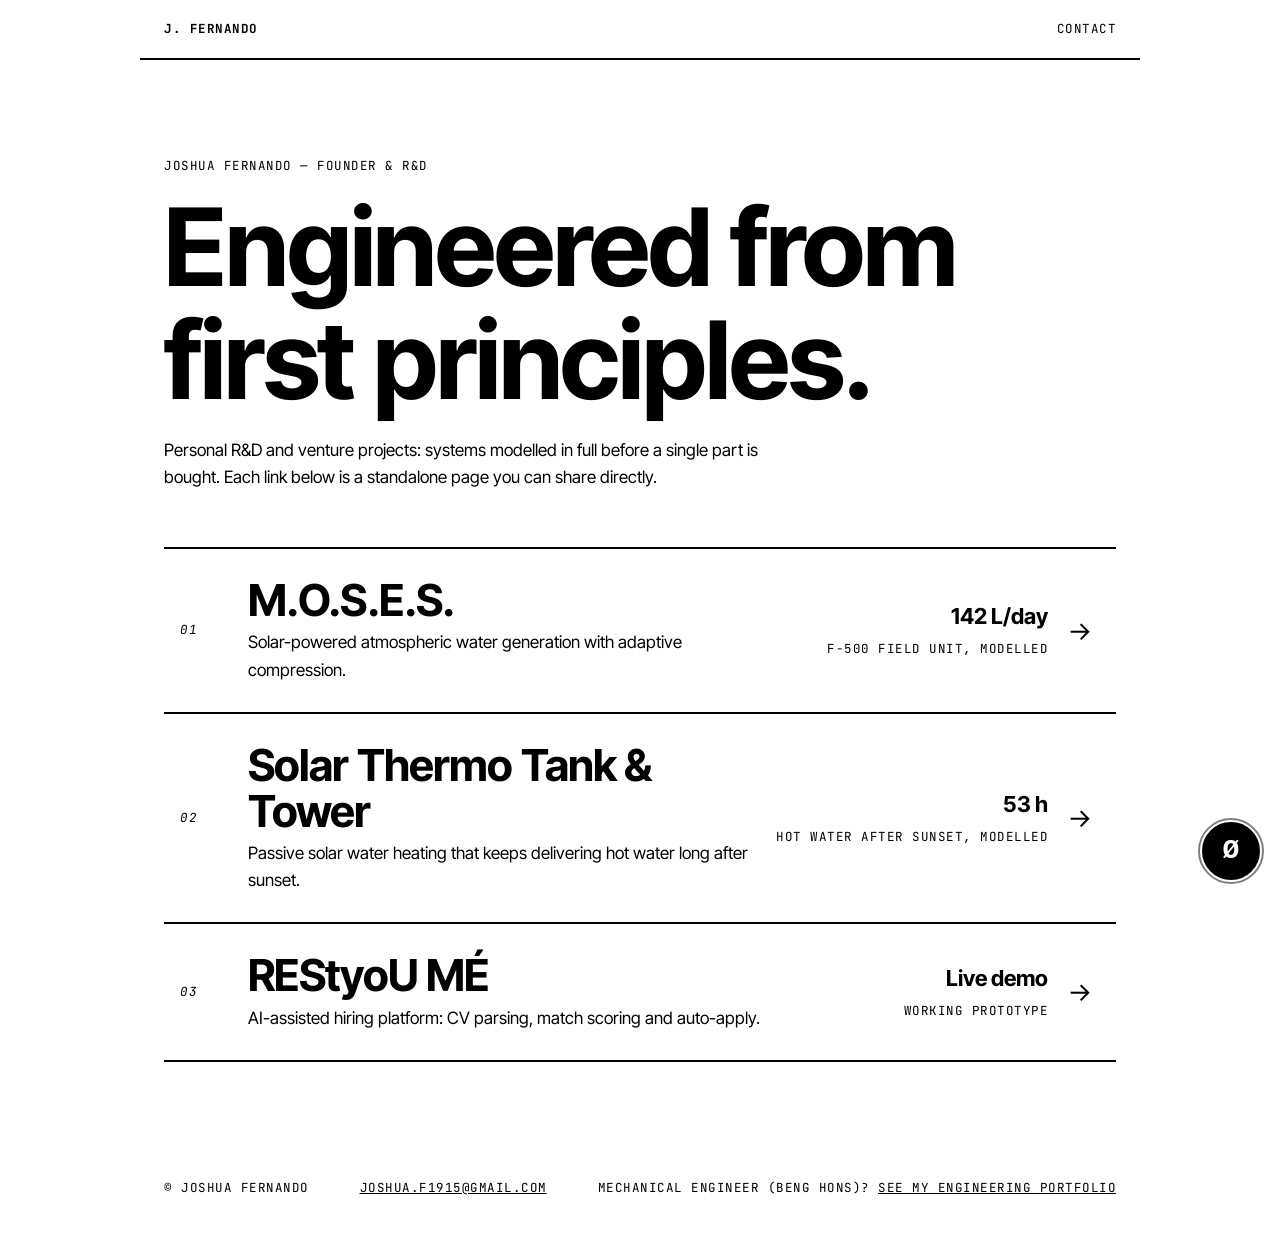
==== index.html @ d21b49dc "Add files via upload" ====
<!DOCTYPE html><html lang="en"><head><meta charset="utf-8"><meta name="viewport" content="width=device-width,initial-scale=1">
<title>Joshua Fernando — Founder & R&D</title><meta name="description" content="Personal R&D and venture projects by Joshua Fernando.">
<link rel="preconnect" href="https://fonts.googleapis.com"><link rel="preconnect" href="https://fonts.gstatic.com" crossorigin><link href="https://fonts.googleapis.com/css2?family=Inter+Tight:wght@400;700&family=JetBrains+Mono:wght@400;500&display=swap" rel="stylesheet"><link rel="stylesheet" href="assets/css/site.css"><link rel="stylesheet" href="assets/css/noll-widget.css"></head><body>
<!-- ===== NAV ===== --><nav><div class="wrap"><b>J. FERNANDO</b><a href="mailto:joshua.f1915@gmail.com">Contact</a></div></nav>
<!-- ===== HERO (text from content.js -> HOME) ===== -->
<header class="hero"><div class="wrap"><div class="eyebrow" id="home-eyebrow"></div><h1 id="home-title"></h1><p id="home-intro"></p></div></header>
<!-- ===== PROJECT LIST (from content.js -> PROJECTS). Each row links to its own shareable page ===== -->
<main class="wrap" id="list" style="margin-bottom:80px"></main>
<footer><div class="wrap"><span>&copy; Joshua Fernando</span><span><a href="mailto:joshua.f1915@gmail.com">joshua.f1915@gmail.com</a></span><!-- COPY: footer link back to the mechanical engineering portfolio --><span>Mechanical engineer (BEng Hons)? <a id="foot-link" href="https://joshua-srf.github.io/">See my engineering portfolio</a></span></div></footer>
<script src="assets/js/content.js"></script><script src="assets/js/noll-widget.js"></script><script src="assets/js/site.js"></script></body></html>
---- assets/css/site.css ----
/* === Site B: pure black (#000) and white (#fff) only. Figures are greyscale images. === */
:root{--b:#000;--w:#fff}*{box-sizing:border-box}
body{margin:0;background:var(--w);color:var(--b);font:17px/1.6 "Inter Tight","Helvetica Neue",Arial,sans-serif}
a{color:inherit}.wrap{max-width:1000px;margin:0 auto;padding:0 24px}
h1,h2,h3{font-weight:700;letter-spacing:-.02em;line-height:1.05;margin:0}
.mono,.eyebrow,nav,footer,.row i,.row span,.stats span,th,.btn,.sec>small{font-family:"JetBrains Mono",ui-monospace,monospace;font-size:12.5px;text-transform:uppercase;letter-spacing:.04em}
nav .wrap{display:flex;gap:20px;align-items:center;height:60px;border-bottom:2px solid var(--b)}nav b{margin-right:auto}nav a{text-decoration:none}nav a:hover{text-decoration:underline}
.hero{padding:96px 0 56px}.hero h1{font-size:clamp(46px,9vw,108px);margin:14px 0 20px}.hero p{max-width:600px;margin:0}
.row{display:grid;grid-template-columns:48px 1fr auto 32px;gap:20px;align-items:center;padding:28px 16px;border-top:2px solid var(--b);text-decoration:none}.row:last-child{border-bottom:2px solid var(--b)}
.row h2{font-size:clamp(28px,4vw,44px)}.row p{margin:6px 0 0;max-width:520px}.row .m{text-align:right}.row .m b{display:block;font-size:22px}.row em{font-style:normal;font-size:26px}
.row:hover{background:var(--b);color:var(--w)}
@media(max-width:700px){.row{grid-template-columns:1fr auto;gap:8px}.row i,.row .m{display:none}}
.ph{padding:72px 0 32px}.ph h1{font-size:clamp(44px,8vw,96px);margin:14px 0}.ph p{font-size:21px;max-width:680px;margin:0 0 20px}
.btn{display:inline-block;border:2px solid var(--b);background:var(--w);color:var(--b);padding:10px 14px;cursor:pointer;text-decoration:none}.btn:hover{background:var(--b);color:var(--w)}
.stats{display:grid;grid-template-columns:repeat(auto-fit,minmax(200px,1fr));border-block:2px solid var(--b);margin-top:32px}
.stats div{padding:22px 20px;border-right:2px solid var(--b)}.stats div:last-child{border-right:0}.stats b{display:block;font-size:30px;letter-spacing:-.02em}
.sec{padding:56px 0;border-bottom:2px solid var(--b)}.sec>small{display:block;margin-bottom:14px}.sec h3{font-size:26px;margin-bottom:8px}.sec p{margin:0;max-width:720px}
.item{padding:20px 0;border-top:1px solid var(--b)}.item:first-of-type{border-top:0;padding-top:0}
table{border-collapse:collapse;width:100%;margin-bottom:28px}th,td{text-align:left;vertical-align:top;padding:12px 8px;border-top:1px solid var(--b)}th{width:34%}td{font-size:16px}
figure{margin:28px 0 0}figure img{width:100%;display:block;border:2px solid var(--b)}figcaption{font-size:14px;padding-top:8px}
ul{padding-left:20px;max-width:720px}li{margin-bottom:10px}
.cta{display:flex;gap:10px;flex-wrap:wrap;padding:32px 0}
footer .wrap{padding:36px 24px;display:flex;gap:20px;flex-wrap:wrap;justify-content:space-between}footer a{text-decoration:underline}
/* NØLL on Site B: strictly monochrome overrides */
.noll[data-mode="founder"] .noll-panel{box-shadow:none}.noll[data-mode="founder"] .noll-think{color:#000}.noll[data-mode="founder"] .noll-msg{border-color:#000}
.noll[data-mode="founder"] .noll-chip.on,.noll[data-mode="founder"] .noll-msg.me{background:#000;color:#fff}.noll[data-mode="founder"] .noll-chips,.noll[data-mode="founder"] .noll-form{border-top-color:#000}
.noll[data-mode="founder"] .noll-send,.noll[data-mode="founder"] .noll-chat button{background:#000}
---- assets/css/noll-widget.css ----
/* === NØLL widget styles. Colours via variables: override --noll-* in your site CSS. === */
.noll{--noll-bg:#fff;--noll-ink:#0f1b2d;--noll-accent:#0b5fff;--noll-line:#d5dce6;position:fixed;right:20px;bottom:20px;z-index:9999;font:14px/1.45 "IBM Plex Sans",system-ui,sans-serif;color:var(--noll-ink)}
.noll[data-mode="founder"]{--noll-bg:#fff;--noll-ink:#000;--noll-accent:#000;--noll-line:#000}
.noll-launch{position:relative;width:58px;height:58px;border-radius:50%;border:2px solid var(--noll-ink);background:var(--noll-accent);color:#fff;font:600 28px/1 "IBM Plex Mono",monospace;cursor:pointer;display:grid;place-items:center;float:right}
.noll[data-mode="founder"] .noll-launch{background:#000;border-color:#000}
.noll-ring{position:absolute;inset:-6px;border-radius:50%;border:2px solid var(--noll-accent);opacity:.5;animation:nollpulse 2.2s ease-out infinite}
@keyframes nollpulse{0%{transform:scale(.9);opacity:.6}100%{transform:scale(1.35);opacity:0}}
.noll-bubble{position:absolute;right:70px;bottom:10px;background:var(--noll-bg);border:1.5px solid var(--noll-ink);padding:8px 10px 8px 14px;white-space:nowrap;display:flex;gap:8px;align-items:center;animation:nollin .5s ease-out;cursor:pointer}
.noll-bubble[hidden],.noll-panel[hidden],.noll-form[hidden],.noll-think[hidden],.noll-cert[hidden]{display:none}
.noll-bubble button{border:0;background:none;font-size:18px;cursor:pointer;color:inherit}
@keyframes nollin{from{transform:translateX(20px);opacity:0}to{transform:none;opacity:1}}
.noll-panel{position:absolute;right:0;bottom:72px;width:min(380px,calc(100vw - 32px));max-height:min(620px,calc(100vh - 110px));display:flex;flex-direction:column;background:var(--noll-bg);border:1.5px solid var(--noll-ink);box-shadow:8px 8px 0 rgba(15,27,45,.12)}
.noll-panel header{display:flex;align-items:baseline;gap:8px;padding:10px 14px;border-bottom:1.5px solid var(--noll-ink);background:var(--noll-ink);color:#fff}
.noll[data-mode="founder"] header{background:#000}
.noll-panel header small{opacity:.7;flex:1}.noll-x{background:none;border:0;color:#fff;font-size:20px;cursor:pointer}
.noll-log{flex:1;overflow:auto;padding:12px;min-height:90px}
.noll-msg{margin:0 0 8px;padding:8px 10px;max-width:88%;border:1px solid var(--noll-line)}
.noll-msg.me{margin-left:auto;background:var(--noll-ink);color:#fff;border-color:var(--noll-ink)}
.noll-think{display:flex;gap:8px;align-items:center;padding:4px 14px;color:#56657a}
.noll-spin{display:inline-block;font:600 18px "IBM Plex Mono",monospace;font-style:normal;animation:nollspin 1s linear infinite}
@keyframes nollspin{to{transform:rotate(360deg)}}
.noll-chips{display:flex;flex-wrap:wrap;gap:6px;padding:8px 12px;border-top:1px solid var(--noll-line)}
.noll-chip{border:1px solid var(--noll-ink);background:var(--noll-bg);color:inherit;padding:4px 9px;font:inherit;font-size:12.5px;cursor:pointer}
.noll-chip.on{background:var(--noll-ink);color:#fff}
.noll-form{display:grid;gap:6px;padding:8px 12px;border-top:1px solid var(--noll-line);overflow:auto;max-height:230px}
.noll input,.noll textarea,.noll select{font:inherit;padding:7px 8px;border:1px solid var(--noll-ink);background:var(--noll-bg);color:inherit;width:100%;box-sizing:border-box}
.noll-send{padding:8px;border:0;background:var(--noll-accent);color:#fff;font:inherit;font-weight:600;cursor:pointer}
.noll-chat{display:flex;border-top:1.5px solid var(--noll-ink)}.noll-chat input{border:0}
.noll-chat button{border:0;background:var(--noll-ink);color:#fff;padding:0 14px;cursor:pointer}
@media (prefers-reduced-motion:reduce){.noll-ring,.noll-spin{animation:none}}
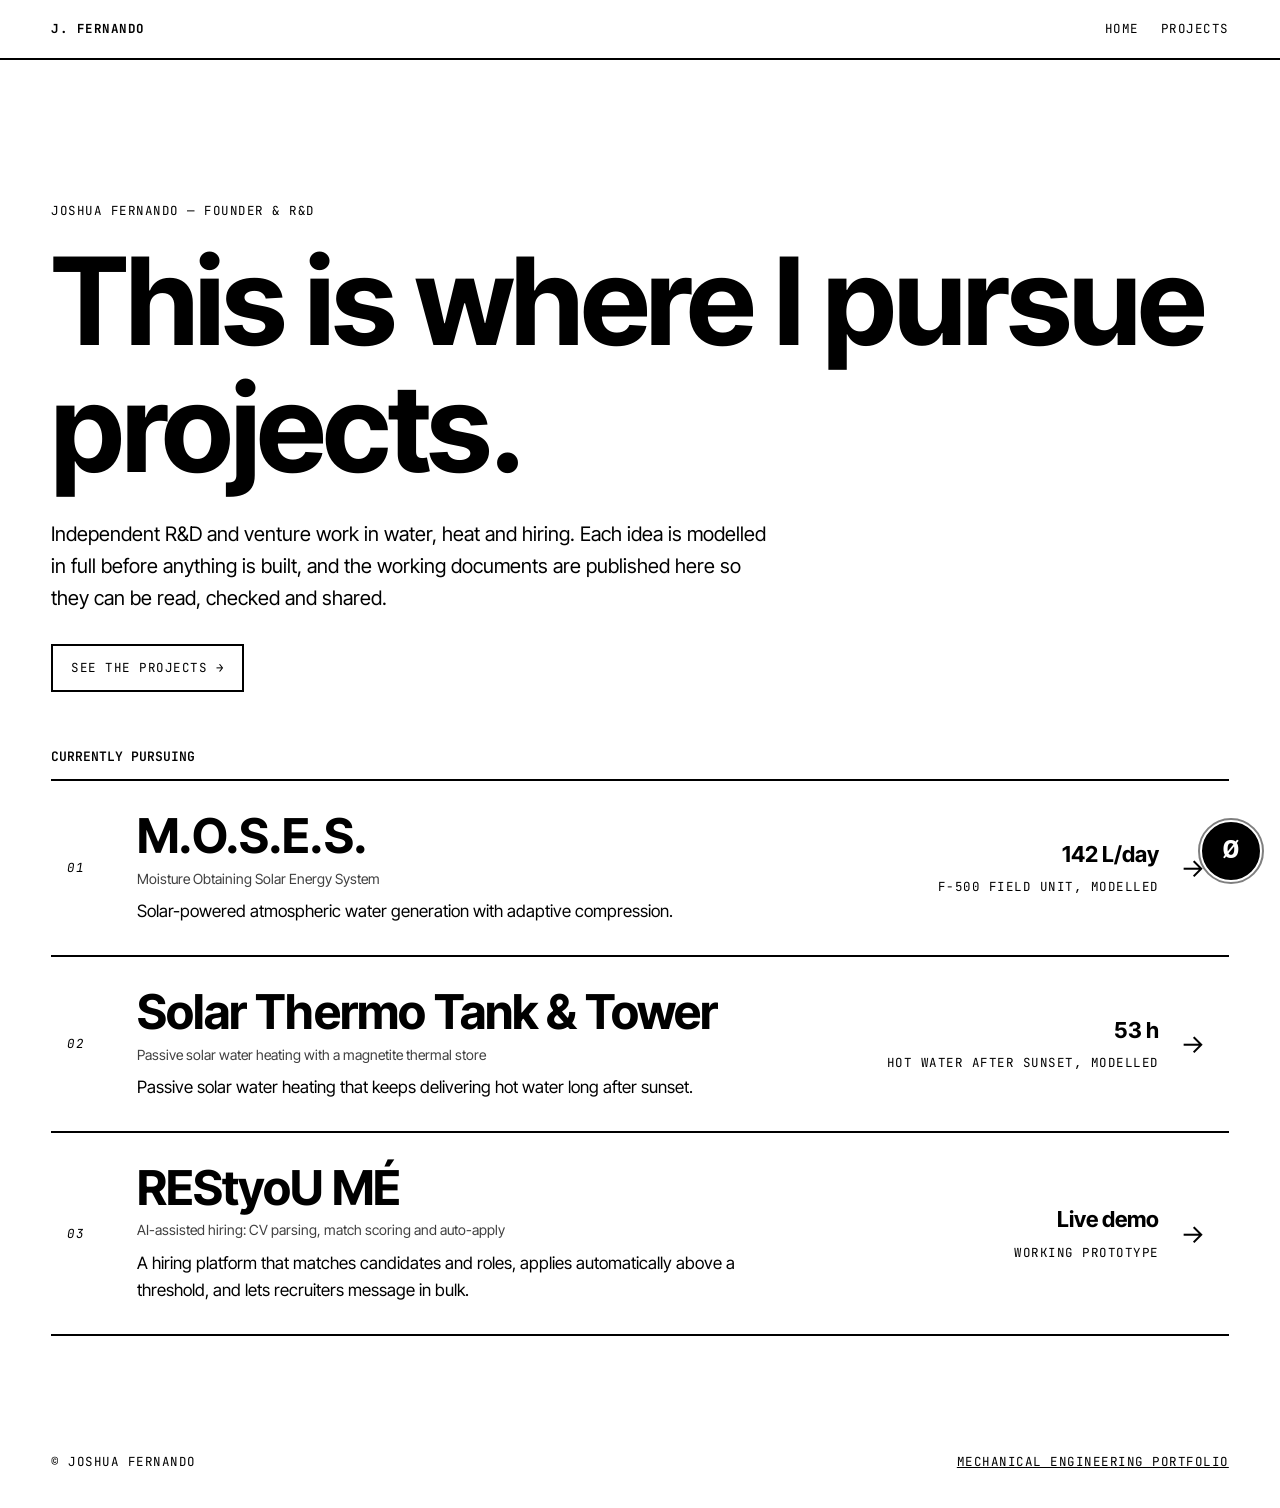
==== commit 49179359: "Add files via upload" ====
--- a/index.html
+++ b/index.html
@@ -1,10 +1,7 @@
-<!DOCTYPE html><html lang="en"><head><meta charset="utf-8"><meta name="viewport" content="width=device-width,initial-scale=1">
-<title>Joshua Fernando — Founder & R&D</title><meta name="description" content="Personal R&D and venture projects by Joshua Fernando.">
-<link rel="preconnect" href="https://fonts.googleapis.com"><link rel="preconnect" href="https://fonts.gstatic.com" crossorigin><link href="https://fonts.googleapis.com/css2?family=Inter+Tight:wght@400;700&family=JetBrains+Mono:wght@400;500&display=swap" rel="stylesheet"><link rel="stylesheet" href="assets/css/site.css"><link rel="stylesheet" href="assets/css/noll-widget.css"></head><body>
-<!-- ===== NAV ===== --><nav><div class="wrap"><b>J. FERNANDO</b><a href="mailto:joshua.f1915@gmail.com">Contact</a></div></nav>
-<!-- ===== HERO (text from content.js -> HOME) ===== -->
-<header class="hero"><div class="wrap"><div class="eyebrow" id="home-eyebrow"></div><h1 id="home-title"></h1><p id="home-intro"></p></div></header>
-<!-- ===== PROJECT LIST (from content.js -> PROJECTS). Each row links to its own shareable page ===== -->
-<main class="wrap" id="list" style="margin-bottom:80px"></main>
-<footer><div class="wrap"><span>&copy; Joshua Fernando</span><span><a href="mailto:joshua.f1915@gmail.com">joshua.f1915@gmail.com</a></span><!-- COPY: footer link back to the mechanical engineering portfolio --><span>Mechanical engineer (BEng Hons)? <a id="foot-link" href="https://joshua-srf.github.io/">See my engineering portfolio</a></span></div></footer>
-<script src="assets/js/content.js"></script><script src="assets/js/noll-widget.js"></script><script src="assets/js/site.js"></script></body></html>
+<!DOCTYPE html><html lang="en"><head><meta charset="utf-8"><meta name="viewport" content="width=device-width,initial-scale=1"><title>Joshua Fernando — Founder & R&D</title><meta name="description" content="Personal R&D and venture projects by Joshua Fernando."><link rel="preconnect" href="https://fonts.googleapis.com"><link rel="preconnect" href="https://fonts.gstatic.com" crossorigin><link href="https://fonts.googleapis.com/css2?family=Inter+Tight:wght@400;600;700&family=JetBrains+Mono:wght@400;500;600&display=swap" rel="stylesheet"><link rel="stylesheet" href="assets/css/site.css"><link rel="stylesheet" href="assets/css/noll-widget.css"></head><body data-base="">
+<!-- ===== NAV ===== --><nav><div class="wrap"><b>J. FERNANDO</b><a href="">Home</a><a href="projects/">Projects</a></div></nav>
+<!-- ===== HOME HERO: "This is where I pursue projects" (text from content.js -> HOME) ===== -->
+<header class="hero"><div class="wrap"><div class="eyebrow" id="home-eyebrow"></div><h1 id="home-title"></h1><p id="home-intro"></p><a class="btn" id="home-btn" href="projects/"></a></div></header>
+<!-- ===== SHORT LIST OF PROJECTS ===== -->
+<main class="wrap" style="margin-bottom:80px"><p class="lt" id="list-title"></p><div id="list"></div></main>
+<footer><div class="wrap"><span>&copy; Joshua Fernando</span><!-- FOOTER LINK to the mechanical engineering site: edit in content.js -> SITE --><a id="foot-link" href="https://joshua-srf.github.io/">Mechanical engineering portfolio</a></footer><script src="assets/js/content.js"></script><script src="assets/js/noll-widget.js"></script><script src="assets/js/site.js"></script></body></html>
--- a/assets/css/site.css
+++ b/assets/css/site.css
@@ -1,27 +1,34 @@
-/* === Site B: pure black (#000) and white (#fff) only. Figures are greyscale images. === */
-:root{--b:#000;--w:#fff}*{box-sizing:border-box}
+/* === Site B: black-and-white chrome (#000/#fff). Project pages add a per-project accent colour (--acc). === */
+:root{--b:#000;--w:#fff;--acc:#000;--pad:clamp(20px,4vw,72px)}*{box-sizing:border-box}
 body{margin:0;background:var(--w);color:var(--b);font:17px/1.6 "Inter Tight","Helvetica Neue",Arial,sans-serif}
-a{color:inherit}.wrap{max-width:1000px;margin:0 auto;padding:0 24px}
+a{color:inherit}.wrap{max-width:1500px;margin:0 auto;padding:0 var(--pad)}
 h1,h2,h3{font-weight:700;letter-spacing:-.02em;line-height:1.05;margin:0}
-.mono,.eyebrow,nav,footer,.row i,.row span,.stats span,th,.btn,.sec>small{font-family:"JetBrains Mono",ui-monospace,monospace;font-size:12.5px;text-transform:uppercase;letter-spacing:.04em}
-nav .wrap{display:flex;gap:20px;align-items:center;height:60px;border-bottom:2px solid var(--b)}nav b{margin-right:auto}nav a{text-decoration:none}nav a:hover{text-decoration:underline}
-.hero{padding:96px 0 56px}.hero h1{font-size:clamp(46px,9vw,108px);margin:14px 0 20px}.hero p{max-width:600px;margin:0}
-.row{display:grid;grid-template-columns:48px 1fr auto 32px;gap:20px;align-items:center;padding:28px 16px;border-top:2px solid var(--b);text-decoration:none}.row:last-child{border-bottom:2px solid var(--b)}
-.row h2{font-size:clamp(28px,4vw,44px)}.row p{margin:6px 0 0;max-width:520px}.row .m{text-align:right}.row .m b{display:block;font-size:22px}.row em{font-style:normal;font-size:26px}
+.eyebrow,nav,footer,.row i,.row .m span,.stats span,th,.btn,.sec>small,.vbar,.vhint,.status{font-family:"JetBrains Mono",ui-monospace,monospace;font-size:12.5px;text-transform:uppercase;letter-spacing:.04em}
+nav .wrap{display:flex;gap:22px;align-items:center;height:60px;border-bottom:2px solid var(--b)}nav b{margin-right:auto}nav a{text-decoration:none}nav a:hover{text-decoration:underline}
+.hero{padding:clamp(60px,11vw,150px) 0 56px}.hero h1{font-size:clamp(48px,9.5vw,138px);margin:16px 0 26px;max-width:1200px}.hero p{max-width:720px;font-size:20px;margin:0 0 30px}
+.btn{display:inline-block;border:2px solid var(--b);background:var(--w);color:var(--b);padding:12px 18px;cursor:pointer;text-decoration:none}.btn:hover{background:var(--b);color:var(--w)}
+.lt{font:600 13px "JetBrains Mono",monospace;text-transform:uppercase;margin:0 0 14px}
+.row{display:grid;grid-template-columns:48px 1fr auto 32px;gap:22px;align-items:center;padding:30px 16px;border-top:2px solid var(--b);text-decoration:none}.row:last-child{border-bottom:2px solid var(--b)}
+.row h2{font-size:clamp(28px,4vw,48px)}.row .full{display:block;font-style:normal;font-size:14px;margin-top:6px;opacity:.75}.row p{margin:8px 0 0;max-width:620px}.row .m{text-align:right}.row .m b{display:block;font-size:22px}.row u{text-decoration:none;font-size:26px}
 .row:hover{background:var(--b);color:var(--w)}
 @media(max-width:700px){.row{grid-template-columns:1fr auto;gap:8px}.row i,.row .m{display:none}}
-.ph{padding:72px 0 32px}.ph h1{font-size:clamp(44px,8vw,96px);margin:14px 0}.ph p{font-size:21px;max-width:680px;margin:0 0 20px}
-.btn{display:inline-block;border:2px solid var(--b);background:var(--w);color:var(--b);padding:10px 14px;cursor:pointer;text-decoration:none}.btn:hover{background:var(--b);color:var(--w)}
-.stats{display:grid;grid-template-columns:repeat(auto-fit,minmax(200px,1fr));border-block:2px solid var(--b);margin-top:32px}
-.stats div{padding:22px 20px;border-right:2px solid var(--b)}.stats div:last-child{border-right:0}.stats b{display:block;font-size:30px;letter-spacing:-.02em}
-.sec{padding:56px 0;border-bottom:2px solid var(--b)}.sec>small{display:block;margin-bottom:14px}.sec h3{font-size:26px;margin-bottom:8px}.sec p{margin:0;max-width:720px}
-.item{padding:20px 0;border-top:1px solid var(--b)}.item:first-of-type{border-top:0;padding-top:0}
-table{border-collapse:collapse;width:100%;margin-bottom:28px}th,td{text-align:left;vertical-align:top;padding:12px 8px;border-top:1px solid var(--b)}th{width:34%}td{font-size:16px}
-figure{margin:28px 0 0}figure img{width:100%;display:block;border:2px solid var(--b)}figcaption{font-size:14px;padding-top:8px}
-ul{padding-left:20px;max-width:720px}li{margin-bottom:10px}
-.cta{display:flex;gap:10px;flex-wrap:wrap;padding:32px 0}
-footer .wrap{padding:36px 24px;display:flex;gap:20px;flex-wrap:wrap;justify-content:space-between}footer a{text-decoration:underline}
-/* NØLL on Site B: strictly monochrome overrides */
+/* project pages: colour lives here */
+.ph{padding:56px 0 24px}.ph h1{font-size:clamp(44px,8vw,110px);margin:14px 0 8px}.ph .full{display:block;font-size:clamp(16px,2vw,24px);font-weight:600;color:var(--acc);margin-bottom:14px}.ph p{font-size:21px;max-width:760px;margin:0 0 20px}
+.status{display:inline-block;border:2px solid var(--b);padding:4px 10px}
+.viewer{border:2px solid var(--b);margin-top:8px}.vbar{display:flex;gap:8px;align-items:center;flex-wrap:wrap;padding:10px 14px;border-bottom:2px solid var(--b);background:var(--acc);color:#fff}
+.vbar .tab{border:2px solid #fff;background:transparent;color:#fff;padding:5px 10px;font:inherit;cursor:pointer;text-transform:uppercase}.vbar .tab.on{background:#fff;color:#000}.vbar a{margin-left:auto;color:#fff}
+#vframe{display:block;width:100%;height:min(86vh,1000px);min-height:520px;border:0;background:#fff}.vhint{margin:0;padding:8px 14px;border-top:1px solid var(--b);text-transform:none}
+.stats{display:grid;grid-template-columns:repeat(auto-fit,minmax(210px,1fr));gap:14px;margin:30px 0 10px}
+.stats div{padding:20px;border-radius:14px;background:color-mix(in srgb,var(--acc) 12%,#fff);border:2px solid var(--acc)}.stats b{display:block;font-size:31px;letter-spacing:-.02em;color:var(--acc)}.stats span{text-transform:none;font-size:13px}
+.sec{padding:52px 0;border-bottom:2px solid var(--b)}.sec>small{display:block;margin-bottom:16px;color:var(--acc);font-weight:600}.sec h3{font-size:26px;margin-bottom:8px}.sec p{margin:0;max-width:780px}
+.steps{display:grid;grid-template-columns:repeat(auto-fit,minmax(210px,1fr));gap:14px}.step{position:relative;padding:20px;border-radius:14px;background:var(--acc);color:#fff}.step i{display:grid;place-items:center;width:30px;height:30px;border-radius:50%;background:#fff;color:var(--acc);font:700 14px "JetBrains Mono",monospace;font-style:normal;margin-bottom:12px}.step h3{font-size:21px;color:#fff}.step p{font-size:15px;margin-top:6px;color:#fff}
+.item{padding:20px 0 20px 18px;border-left:5px solid var(--acc);margin-bottom:14px}.item h3{color:var(--acc)}
+table{border-collapse:collapse;width:100%;margin-bottom:28px}th,td{text-align:left;vertical-align:top;padding:12px 8px;border-top:1px solid var(--b)}th{width:30%;color:var(--acc)}td{font-size:16px}
+.figs{display:grid;grid-template-columns:repeat(auto-fit,minmax(380px,1fr));gap:20px}figure{margin:0}figure img{width:100%;display:block;border:2px solid var(--acc);border-radius:10px}figcaption{font-size:14px;padding-top:8px}
+ul{padding-left:20px;max-width:780px}li{margin-bottom:10px}li::marker{color:var(--acc)}
+.cta{display:flex;gap:14px;flex-wrap:wrap;align-items:center;padding:32px 0}.cta .btn{border-color:var(--acc)}.cta .btn:hover{background:var(--acc)}.cta span{display:flex;gap:16px;font:12.5px "JetBrains Mono",monospace;text-transform:uppercase}
+footer .wrap{padding:36px var(--pad);display:flex;gap:20px;flex-wrap:wrap;justify-content:space-between}footer a{text-decoration:underline}
+/* NØLL on Site B: strictly monochrome */
 .noll[data-mode="founder"] .noll-panel{box-shadow:none}.noll[data-mode="founder"] .noll-think{color:#000}.noll[data-mode="founder"] .noll-msg{border-color:#000}
 .noll[data-mode="founder"] .noll-chip.on,.noll[data-mode="founder"] .noll-msg.me{background:#000;color:#fff}.noll[data-mode="founder"] .noll-chips,.noll[data-mode="founder"] .noll-form{border-top-color:#000}
 .noll[data-mode="founder"] .noll-send,.noll[data-mode="founder"] .noll-chat button{background:#000}
--- a/assets/css/noll-widget.css
+++ b/assets/css/noll-widget.css
@@ -28,3 +28,6 @@
 .noll-chat{display:flex;border-top:1.5px solid var(--noll-ink)}.noll-chat input{border:0}
 .noll-chat button{border:0;background:var(--noll-ink);color:#fff;padding:0 14px;cursor:pointer}
 @media (prefers-reduced-motion:reduce){.noll-ring,.noll-spin{animation:none}}
+
+.noll-msg a{color:inherit;text-decoration:underline;word-break:break-all}
+.noll-panel header b{font:600 20px "IBM Plex Mono",monospace}
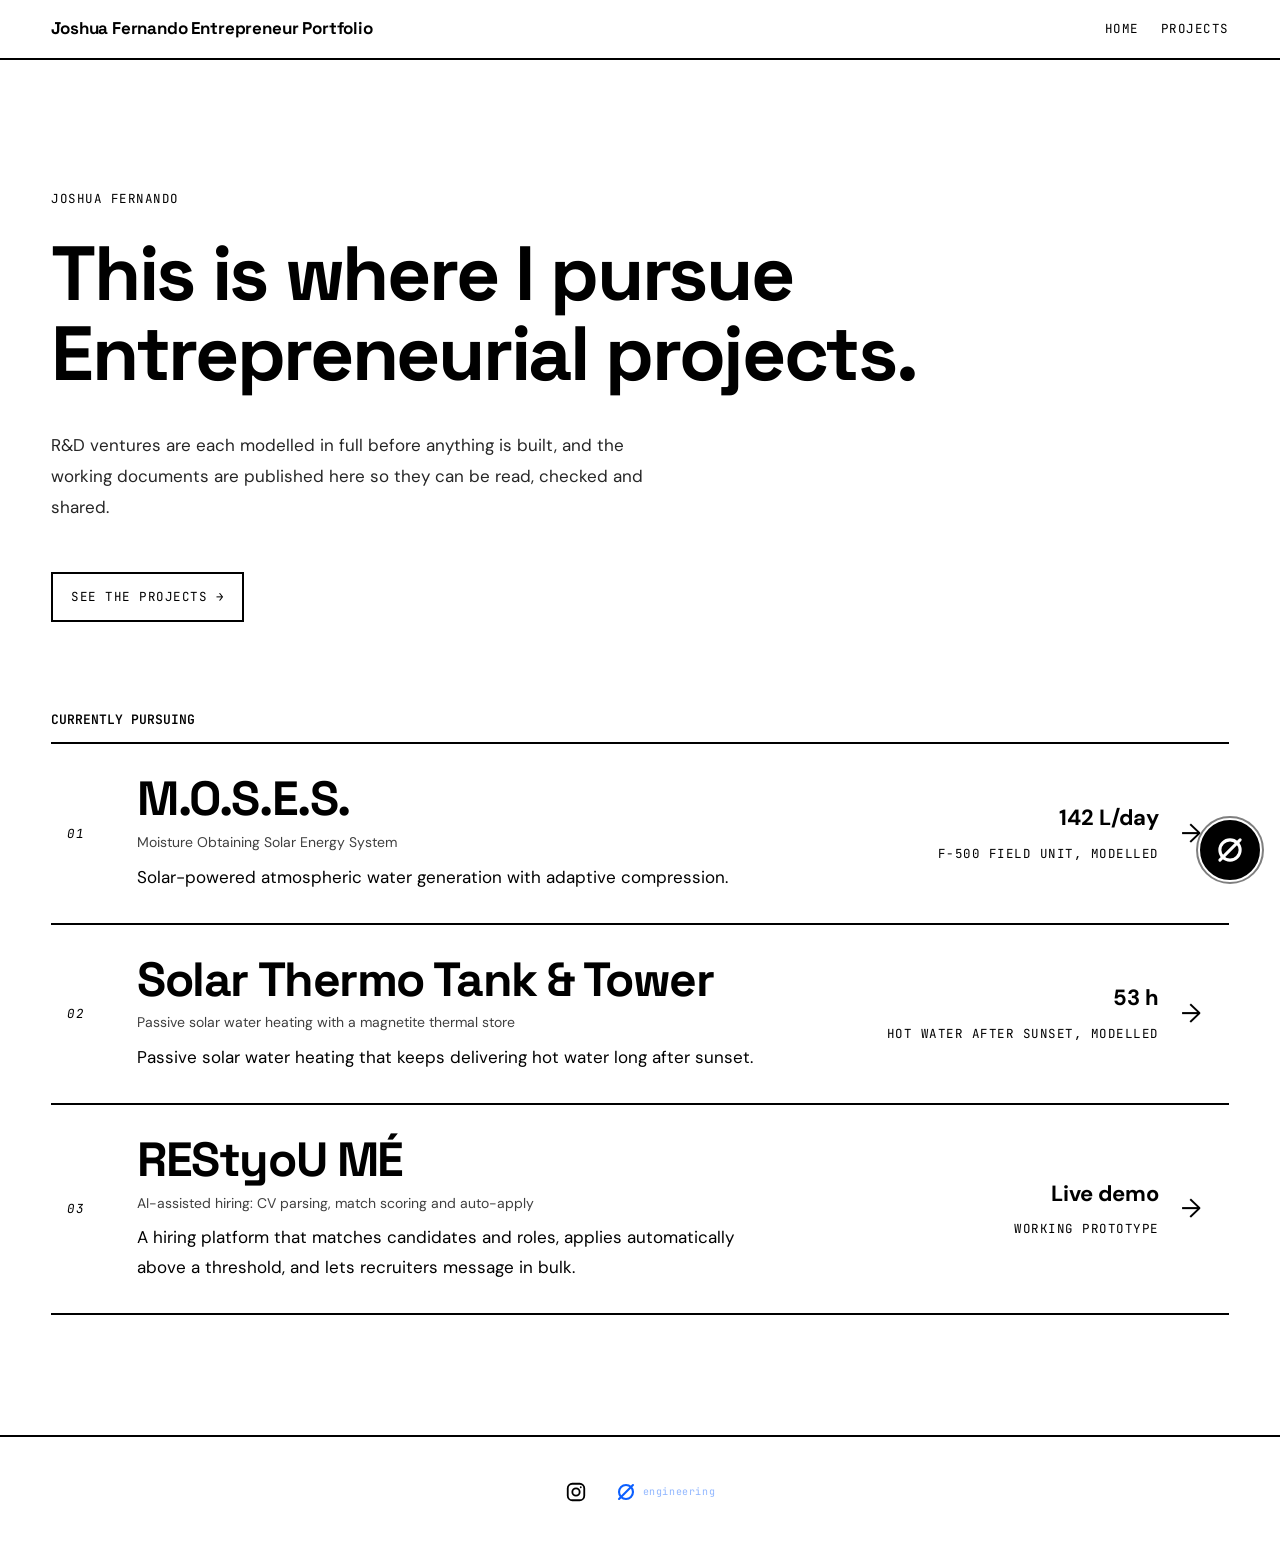
==== commit 9bc7a02c: "Add files via upload" ====
--- a/index.html
+++ b/index.html
@@ -1,7 +1,7 @@
-<!DOCTYPE html><html lang="en"><head><meta charset="utf-8"><meta name="viewport" content="width=device-width,initial-scale=1"><title>Joshua Fernando — Founder & R&D</title><meta name="description" content="Personal R&D and venture projects by Joshua Fernando."><link rel="preconnect" href="https://fonts.googleapis.com"><link rel="preconnect" href="https://fonts.gstatic.com" crossorigin><link href="https://fonts.googleapis.com/css2?family=Inter+Tight:wght@400;600;700&family=JetBrains+Mono:wght@400;500;600&display=swap" rel="stylesheet"><link rel="stylesheet" href="assets/css/site.css"><link rel="stylesheet" href="assets/css/noll-widget.css"></head><body data-base="">
-<!-- ===== NAV ===== --><nav><div class="wrap"><b>J. FERNANDO</b><a href="">Home</a><a href="projects/">Projects</a></div></nav>
-<!-- ===== HOME HERO: "This is where I pursue projects" (text from content.js -> HOME) ===== -->
+<!DOCTYPE html><html lang="en"><head><meta charset="utf-8"><meta name="viewport" content="width=device-width,initial-scale=1"><title>Joshua Fernando — Entrepreneur Portfolio</title><meta name="description" content="Personal R&D and venture projects by Joshua Fernando."><script>if(/[?&]portal=/.test(location.search)){document.documentElement.classList.add("portal-in");document.documentElement.style.background=/portal=blue/.test(location.search)?"#0b5fff":"#000"}</script><link rel="preconnect" href="https://fonts.googleapis.com"><link rel="preconnect" href="https://fonts.gstatic.com" crossorigin><link href="https://fonts.googleapis.com/css2?family=DM+Sans:wght@400;500;700&family=JetBrains+Mono:wght@400;500;600&family=Space+Grotesk:wght@500;700&display=swap" rel="stylesheet"><link rel="stylesheet" href="assets/css/site.css"><link rel="stylesheet" href="assets/css/noll-widget.css"></head><body data-base="">
+<!-- ===== NAV (brand text: content.js -> SITE.BRAND) ===== --><nav><div class="wrap"><a class="brand" href="./"></a><a href="">Home</a><a href="projects/">Projects</a></div></nav>
+<!-- ===== HOME HERO (text: content.js -> HOME) ===== -->
 <header class="hero"><div class="wrap"><div class="eyebrow" id="home-eyebrow"></div><h1 id="home-title"></h1><p id="home-intro"></p><a class="btn" id="home-btn" href="projects/"></a></div></header>
 <!-- ===== SHORT LIST OF PROJECTS ===== -->
-<main class="wrap" style="margin-bottom:80px"><p class="lt" id="list-title"></p><div id="list"></div></main>
-<footer><div class="wrap"><span>&copy; Joshua Fernando</span><!-- FOOTER LINK to the mechanical engineering site: edit in content.js -> SITE --><a id="foot-link" href="https://joshua-srf.github.io/">Mechanical engineering portfolio</a></footer><script src="assets/js/content.js"></script><script src="assets/js/noll-widget.js"></script><script src="assets/js/site.js"></script></body></html>+<main class="wrap" style="margin-bottom:120px"><p class="lt" id="list-title"></p><div id="list"></div></main>
+<!-- FOOTER: Instagram icon (centre) + blue Ø portal to the engineering site. Links: content.js -> SITE --><footer><div class="wrap"><a class="ig" href="#"></a><a id="portal" href="#"></a></div></footer><script src="assets/js/content.js"></script><script src="assets/js/noll-settings.js"></script><script src="assets/js/noll-widget.js"></script><script src="assets/js/portal.js"></script><script src="assets/js/site.js"></script></body></html>
--- a/assets/css/site.css
+++ b/assets/css/site.css
@@ -1,11 +1,11 @@
 /* === Site B: black-and-white chrome (#000/#fff). Project pages add a per-project accent colour (--acc). === */
 :root{--b:#000;--w:#fff;--acc:#000;--pad:clamp(20px,4vw,72px)}*{box-sizing:border-box}
-body{margin:0;background:var(--w);color:var(--b);font:17px/1.6 "Inter Tight","Helvetica Neue",Arial,sans-serif}
+body{margin:0;background:var(--w);color:var(--b);font:17px/1.75 "DM Sans","Helvetica Neue",Arial,sans-serif}
 a{color:inherit}.wrap{max-width:1500px;margin:0 auto;padding:0 var(--pad)}
-h1,h2,h3{font-weight:700;letter-spacing:-.02em;line-height:1.05;margin:0}
+h1,h2,h3{font-family:"Space Grotesk","DM Sans",sans-serif;font-weight:700;letter-spacing:-.03em;line-height:1.04;margin:0}
 .eyebrow,nav,footer,.row i,.row .m span,.stats span,th,.btn,.sec>small,.vbar,.vhint,.status{font-family:"JetBrains Mono",ui-monospace,monospace;font-size:12.5px;text-transform:uppercase;letter-spacing:.04em}
-nav .wrap{display:flex;gap:22px;align-items:center;height:60px;border-bottom:2px solid var(--b)}nav b{margin-right:auto}nav a{text-decoration:none}nav a:hover{text-decoration:underline}
-.hero{padding:clamp(60px,11vw,150px) 0 56px}.hero h1{font-size:clamp(48px,9.5vw,138px);margin:16px 0 26px;max-width:1200px}.hero p{max-width:720px;font-size:20px;margin:0 0 30px}
+nav .wrap{display:flex;gap:22px;align-items:center;height:60px;border-bottom:2px solid var(--b)}nav .brand{margin-right:auto;font-family:"Space Grotesk","DM Sans",sans-serif;font-weight:700;text-transform:none;font-size:17px;letter-spacing:-.01em;text-decoration:none}nav a{text-decoration:none}nav a:hover{text-decoration:underline}
+.hero{padding:clamp(64px,10vw,140px) 0 clamp(56px,7vw,96px)}.hero h1{font-size:clamp(40px,6vw,92px);margin:24px 0 36px;max-width:980px}.hero p{max-width:600px;font-size:17px;line-height:1.85;margin:0 0 48px;opacity:.85}
 .btn{display:inline-block;border:2px solid var(--b);background:var(--w);color:var(--b);padding:12px 18px;cursor:pointer;text-decoration:none}.btn:hover{background:var(--b);color:var(--w)}
 .lt{font:600 13px "JetBrains Mono",monospace;text-transform:uppercase;margin:0 0 14px}
 .row{display:grid;grid-template-columns:48px 1fr auto 32px;gap:22px;align-items:center;padding:30px 16px;border-top:2px solid var(--b);text-decoration:none}.row:last-child{border-bottom:2px solid var(--b)}
@@ -20,14 +20,14 @@
 #vframe{display:block;width:100%;height:min(86vh,1000px);min-height:520px;border:0;background:#fff}.vhint{margin:0;padding:8px 14px;border-top:1px solid var(--b);text-transform:none}
 .stats{display:grid;grid-template-columns:repeat(auto-fit,minmax(210px,1fr));gap:14px;margin:30px 0 10px}
 .stats div{padding:20px;border-radius:14px;background:color-mix(in srgb,var(--acc) 12%,#fff);border:2px solid var(--acc)}.stats b{display:block;font-size:31px;letter-spacing:-.02em;color:var(--acc)}.stats span{text-transform:none;font-size:13px}
-.sec{padding:52px 0;border-bottom:2px solid var(--b)}.sec>small{display:block;margin-bottom:16px;color:var(--acc);font-weight:600}.sec h3{font-size:26px;margin-bottom:8px}.sec p{margin:0;max-width:780px}
+.sec{padding:64px 0;border-bottom:2px solid var(--b)}.sec>small{display:block;margin-bottom:16px;color:var(--acc);font-weight:600}.sec h3{font-size:26px;margin-bottom:8px}.sec p{margin:0;max-width:760px;line-height:1.85}
 .steps{display:grid;grid-template-columns:repeat(auto-fit,minmax(210px,1fr));gap:14px}.step{position:relative;padding:20px;border-radius:14px;background:var(--acc);color:#fff}.step i{display:grid;place-items:center;width:30px;height:30px;border-radius:50%;background:#fff;color:var(--acc);font:700 14px "JetBrains Mono",monospace;font-style:normal;margin-bottom:12px}.step h3{font-size:21px;color:#fff}.step p{font-size:15px;margin-top:6px;color:#fff}
 .item{padding:20px 0 20px 18px;border-left:5px solid var(--acc);margin-bottom:14px}.item h3{color:var(--acc)}
 table{border-collapse:collapse;width:100%;margin-bottom:28px}th,td{text-align:left;vertical-align:top;padding:12px 8px;border-top:1px solid var(--b)}th{width:30%;color:var(--acc)}td{font-size:16px}
 .figs{display:grid;grid-template-columns:repeat(auto-fit,minmax(380px,1fr));gap:20px}figure{margin:0}figure img{width:100%;display:block;border:2px solid var(--acc);border-radius:10px}figcaption{font-size:14px;padding-top:8px}
 ul{padding-left:20px;max-width:780px}li{margin-bottom:10px}li::marker{color:var(--acc)}
 .cta{display:flex;gap:14px;flex-wrap:wrap;align-items:center;padding:32px 0}.cta .btn{border-color:var(--acc)}.cta .btn:hover{background:var(--acc)}.cta span{display:flex;gap:16px;font:12.5px "JetBrains Mono",monospace;text-transform:uppercase}
-footer .wrap{padding:36px var(--pad);display:flex;gap:20px;flex-wrap:wrap;justify-content:space-between}footer a{text-decoration:underline}
+footer{border-top:2px solid var(--b)}footer .wrap{padding:44px var(--pad);display:flex;gap:28px;flex-wrap:wrap;justify-content:center;align-items:center}.ig{color:#000;display:inline-flex}.ig:hover{opacity:.6}
 /* NØLL on Site B: strictly monochrome */
 .noll[data-mode="founder"] .noll-panel{box-shadow:none}.noll[data-mode="founder"] .noll-think{color:#000}.noll[data-mode="founder"] .noll-msg{border-color:#000}
 .noll[data-mode="founder"] .noll-chip.on,.noll[data-mode="founder"] .noll-msg.me{background:#000;color:#fff}.noll[data-mode="founder"] .noll-chips,.noll[data-mode="founder"] .noll-form{border-top-color:#000}
--- a/assets/css/noll-widget.css
+++ b/assets/css/noll-widget.css
@@ -1,33 +1,33 @@
-/* === NØLL widget styles. Colours via variables: override --noll-* in your site CSS. === */
-.noll{--noll-bg:#fff;--noll-ink:#0f1b2d;--noll-accent:#0b5fff;--noll-line:#d5dce6;position:fixed;right:20px;bottom:20px;z-index:9999;font:14px/1.45 "IBM Plex Sans",system-ui,sans-serif;color:var(--noll-ink)}
-.noll[data-mode="founder"]{--noll-bg:#fff;--noll-ink:#000;--noll-accent:#000;--noll-line:#000}
-.noll-launch{position:relative;width:58px;height:58px;border-radius:50%;border:2px solid var(--noll-ink);background:var(--noll-accent);color:#fff;font:600 28px/1 "IBM Plex Mono",monospace;cursor:pointer;display:grid;place-items:center;float:right}
-.noll[data-mode="founder"] .noll-launch{background:#000;border-color:#000}
+/* === NØLL widget styles. Blue on the engineering site, black & white on the founder site. === */
+.noll,.noll-modal{--noll-bg:#fff;--noll-ink:#0f1b2d;--noll-accent:#0b5fff;--noll-line:#d5dce6;font:14px/1.45 "IBM Plex Sans","DM Sans",system-ui,sans-serif;color:var(--noll-ink)}
+.noll[data-mode="founder"],.noll-modal[data-mode="founder"]{--noll-ink:#000;--noll-accent:#000;--noll-line:#000}
+.noll{position:fixed;right:20px;bottom:20px;z-index:9999}
+.noll .o,.noll-modal .o{display:inline-block;vertical-align:middle}
+.noll-launch{position:relative;width:60px;height:60px;border-radius:50%;border:2px solid var(--noll-ink);background:var(--noll-accent);color:#fff;cursor:pointer;display:grid;place-items:center;float:right;padding:0}
 .noll-ring{position:absolute;inset:-6px;border-radius:50%;border:2px solid var(--noll-accent);opacity:.5;animation:nollpulse 2.2s ease-out infinite}
 @keyframes nollpulse{0%{transform:scale(.9);opacity:.6}100%{transform:scale(1.35);opacity:0}}
-.noll-bubble{position:absolute;right:70px;bottom:10px;background:var(--noll-bg);border:1.5px solid var(--noll-ink);padding:8px 10px 8px 14px;white-space:nowrap;display:flex;gap:8px;align-items:center;animation:nollin .5s ease-out;cursor:pointer}
-.noll-bubble[hidden],.noll-panel[hidden],.noll-form[hidden],.noll-think[hidden],.noll-cert[hidden]{display:none}
+.noll-bubble{position:absolute;right:72px;bottom:12px;background:var(--noll-bg);border:1.5px solid var(--noll-ink);padding:8px 10px 8px 14px;white-space:nowrap;display:flex;gap:8px;align-items:center;animation:nollin .5s ease-out;cursor:pointer;border-radius:12px}
+.noll-bubble[hidden],.noll-panel[hidden],.noll-form[hidden],.noll-think[hidden],.noll-certs[hidden]{display:none}
 .noll-bubble button{border:0;background:none;font-size:18px;cursor:pointer;color:inherit}
 @keyframes nollin{from{transform:translateX(20px);opacity:0}to{transform:none;opacity:1}}
-.noll-panel{position:absolute;right:0;bottom:72px;width:min(380px,calc(100vw - 32px));max-height:min(620px,calc(100vh - 110px));display:flex;flex-direction:column;background:var(--noll-bg);border:1.5px solid var(--noll-ink);box-shadow:8px 8px 0 rgba(15,27,45,.12)}
-.noll-panel header{display:flex;align-items:baseline;gap:8px;padding:10px 14px;border-bottom:1.5px solid var(--noll-ink);background:var(--noll-ink);color:#fff}
-.noll[data-mode="founder"] header{background:#000}
-.noll-panel header small{opacity:.7;flex:1}.noll-x{background:none;border:0;color:#fff;font-size:20px;cursor:pointer}
+.noll-panel{position:absolute;right:0;bottom:74px;width:min(390px,calc(100vw - 32px));max-height:min(640px,calc(100vh - 110px));display:flex;flex-direction:column;background:var(--noll-bg);border:1.5px solid var(--noll-ink);border-radius:18px;overflow:hidden}
+.noll-panel header{display:flex;align-items:center;gap:10px;padding:11px 14px;background:var(--noll-ink);color:#fff}
+.noll-panel header small{flex:1;font-size:14px;font-weight:600;opacity:.95}.noll-x{background:none;border:0;color:#fff;font-size:22px;cursor:pointer}
 .noll-log{flex:1;overflow:auto;padding:12px;min-height:90px}
-.noll-msg{margin:0 0 8px;padding:8px 10px;max-width:88%;border:1px solid var(--noll-line)}
-.noll-msg.me{margin-left:auto;background:var(--noll-ink);color:#fff;border-color:var(--noll-ink)}
-.noll-think{display:flex;gap:8px;align-items:center;padding:4px 14px;color:#56657a}
-.noll-spin{display:inline-block;font:600 18px "IBM Plex Mono",monospace;font-style:normal;animation:nollspin 1s linear infinite}
+.noll-msg{margin:0 0 8px;padding:8px 11px;max-width:88%;border:1px solid var(--noll-line);border-radius:12px}
+.noll-msg.me{margin-left:auto;background:var(--noll-ink);color:#fff;border-color:var(--noll-ink)}.noll-msg a{color:inherit;text-decoration:underline;word-break:break-all}
+.noll-think{display:flex;gap:8px;align-items:center;padding:4px 14px}.noll-spin{display:inline-flex;animation:nollspin 1s linear infinite}
 @keyframes nollspin{to{transform:rotate(360deg)}}
 .noll-chips{display:flex;flex-wrap:wrap;gap:6px;padding:8px 12px;border-top:1px solid var(--noll-line)}
-.noll-chip{border:1px solid var(--noll-ink);background:var(--noll-bg);color:inherit;padding:4px 9px;font:inherit;font-size:12.5px;cursor:pointer}
-.noll-chip.on{background:var(--noll-ink);color:#fff}
-.noll-form{display:grid;gap:6px;padding:8px 12px;border-top:1px solid var(--noll-line);overflow:auto;max-height:230px}
-.noll input,.noll textarea,.noll select{font:inherit;padding:7px 8px;border:1px solid var(--noll-ink);background:var(--noll-bg);color:inherit;width:100%;box-sizing:border-box}
-.noll-send{padding:8px;border:0;background:var(--noll-accent);color:#fff;font:inherit;font-weight:600;cursor:pointer}
-.noll-chat{display:flex;border-top:1.5px solid var(--noll-ink)}.noll-chat input{border:0}
-.noll-chat button{border:0;background:var(--noll-ink);color:#fff;padding:0 14px;cursor:pointer}
-@media (prefers-reduced-motion:reduce){.noll-ring,.noll-spin{animation:none}}
-
-.noll-msg a{color:inherit;text-decoration:underline;word-break:break-all}
-.noll-panel header b{font:600 20px "IBM Plex Mono",monospace}
+.noll-chip{border:1px solid var(--noll-ink);background:var(--noll-bg);color:inherit;padding:5px 10px;font:inherit;font-size:12.5px;cursor:pointer;border-radius:999px}.noll-chip.on{background:var(--noll-ink);color:#fff}
+.noll-form{display:grid;gap:6px;padding:8px 12px;border-top:1px solid var(--noll-line);overflow:auto;max-height:260px}
+.noll input,.noll textarea,.noll-modal input,.noll-modal textarea{font:inherit;padding:8px 10px;border:1px solid var(--noll-ink);background:var(--noll-bg);color:inherit;width:100%;box-sizing:border-box;border-radius:8px}
+.noll-certs{display:grid;gap:4px}.noll-certs label{display:flex;gap:8px;align-items:center;font-size:13px;cursor:pointer}.noll-certs input{width:auto}
+.noll-send{padding:10px;border:0;background:var(--noll-accent);color:#fff;font:inherit;font-weight:600;cursor:pointer;border-radius:8px}
+.noll-chat{display:flex;border-top:1.5px solid var(--noll-ink)}.noll-chat input{border:0;border-radius:0}.noll-chat button{border:0;background:var(--noll-ink);color:#fff;padding:0 16px;cursor:pointer}
+/* centred certificate pop-up */
+.noll-modal{position:fixed;inset:0;z-index:10001;background:rgba(0,0,0,.6);display:grid;place-items:center;padding:16px}
+.noll-card{position:relative;background:var(--noll-bg);border:1.5px solid var(--noll-ink);border-radius:20px;padding:26px;width:min(480px,100%);max-height:92vh;overflow:auto;display:grid;gap:10px}
+.noll-card h3{margin:0;font:700 21px "IBM Plex Sans","DM Sans",sans-serif;display:flex;gap:8px;align-items:center}.noll-card p{margin:0}.noll-x2{position:absolute;right:14px;top:10px;border:0;background:none;font-size:26px;cursor:pointer;color:inherit}
+.noll-status{font-size:13px;color:#b42318;min-height:1em}.noll-modal[data-mode="founder"] .noll-status{color:#000}
+@media (prefers-reduced-motion:reduce){.noll-ring,.noll-spin,.noll-bubble{animation:none}}
